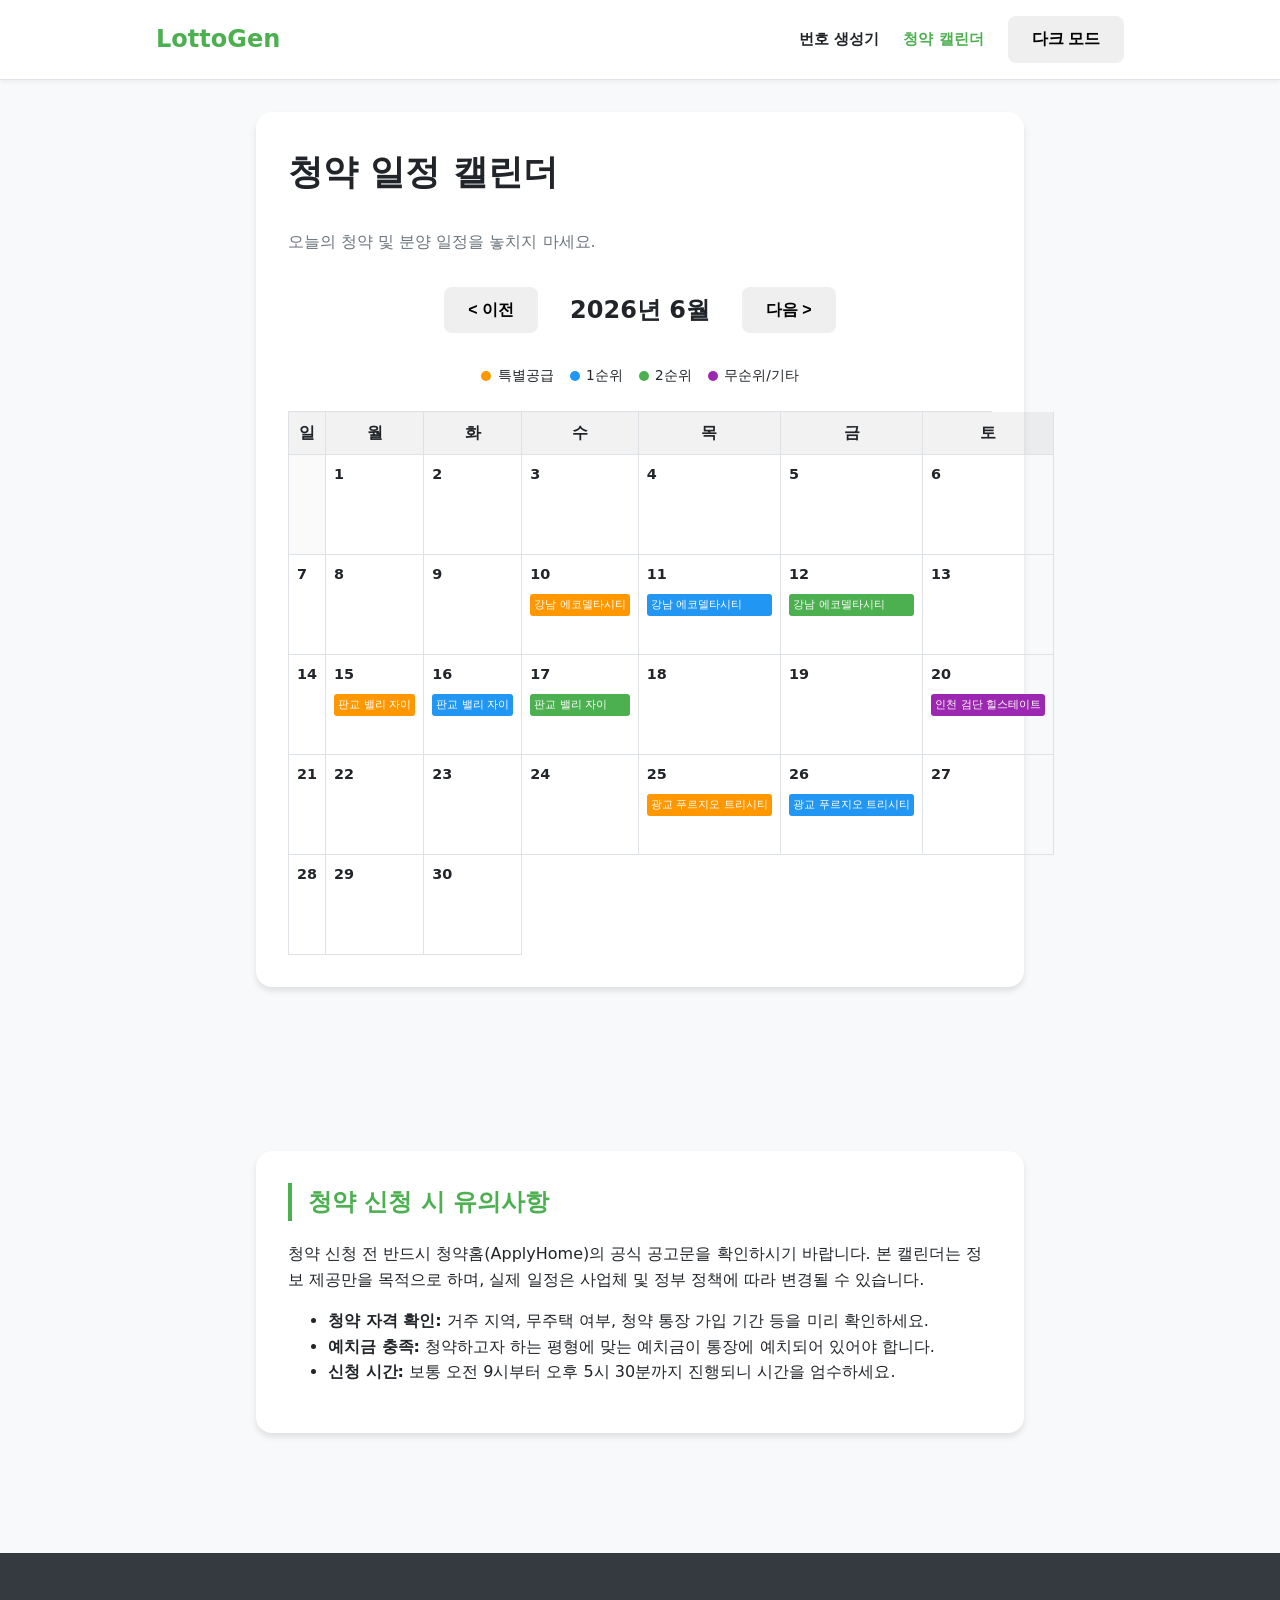
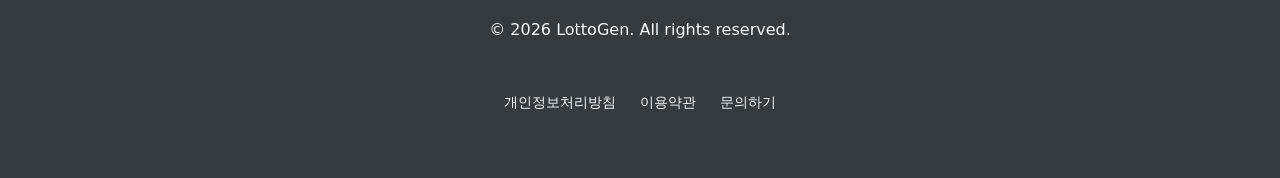
==== calendar.html @ b1a1d06e "feat: add Subscription Calendar feature inspired by ApplyHome" ====
<!DOCTYPE html>
<html lang="ko">
<head>
    <meta charset="UTF-8">
    <meta name="viewport" content="width=device-width, initial-scale=1.0">
    <title>청약 캘린더 - LottoGen</title>
    <meta name="description" content="전국 아파트 분양 및 청약 일정을 한눈에 확인하세요. 특별공급, 1순위, 2순위 일정을 색상별로 정리하여 제공합니다.">
    <link rel="stylesheet" href="style.css">
    <!-- Google AdSense -->
    <script async src="https://pagead2.googlesyndication.com/pagead/js/adsbygoogle.js?client=ca-pub-9348669799548936" crossorigin="anonymous"></script>
</head>
<body class="calendar-page">
    <header>
        <nav>
            <a href="index.html" class="logo">LottoGen</a>
            <div class="nav-links">
                <a href="index.html">번호 생성기</a>
                <a href="calendar.html" class="active">청약 캘린더</a>
                <button id="theme-toggle">다크 모드</button>
            </div>
        </nav>
    </header>

    <main class="container wide-container">
        <section class="calendar-section">
            <div class="section-header">
                <h1>청약 일정 캘린더</h1>
                <p class="subtitle">오늘의 청약 및 분양 일정을 놓치지 마세요.</p>
            </div>

            <!-- Calendar Controls -->
            <div class="calendar-controls">
                <button id="prev-month">&lt; 이전</button>
                <h2 id="current-month-year">2026년 6월</h2>
                <button id="next-month">다음 &gt;</button>
            </div>

            <!-- Legend -->
            <div class="calendar-legend">
                <span class="legend-item"><span class="dot special"></span>특별공급</span>
                <span class="legend-item"><span class="dot priority-1"></span>1순위</span>
                <span class="legend-item"><span class="dot priority-2"></span>2순위</span>
                <span class="legend-item"><span class="dot unranked"></span>무순위/기타</span>
            </div>

            <!-- Calendar Grid -->
            <div id="calendar-grid" class="calendar-grid">
                <!-- JS에서 생성됨 -->
            </div>
        </section>

        <div class="ad-container">
            <ins class="adsbygoogle"
                 style="display:block"
                 data-ad-client="ca-pub-9348669799548936"
                 data-ad-slot="XXXXXXXXXX"
                 data-ad-format="auto"
                 data-full-width-responsive="true"></ins>
            <script>
                 (adsbygoogle = window.adsbygoogle || []).push({});
            </script>
        </div>

        <article class="content-section">
            <h2>청약 신청 시 유의사항</h2>
            <p>청약 신청 전 반드시 청약홈(ApplyHome)의 공식 공고문을 확인하시기 바랍니다. 본 캘린더는 정보 제공만을 목적으로 하며, 실제 일정은 사업체 및 정부 정책에 따라 변경될 수 있습니다.</p>
            <ul>
                <li><strong>청약 자격 확인:</strong> 거주 지역, 무주택 여부, 청약 통장 가입 기간 등을 미리 확인하세요.</li>
                <li><strong>예치금 충족:</strong> 청약하고자 하는 평형에 맞는 예치금이 통장에 예치되어 있어야 합니다.</li>
                <li><strong>신청 시간:</strong> 보통 오전 9시부터 오후 5시 30분까지 진행되니 시간을 엄수하세요.</li>
            </ul>
        </article>
    </main>

    <footer class="site-footer">
        <div class="footer-content">
            <p>&copy; 2026 LottoGen. All rights reserved.</p>
            <nav class="footer-links">
                <a href="privacy.html">개인정보처리방침</a>
                <a href="terms.html">이용약관</a>
                <a href="contact.html">문의하기</a>
            </nav>
        </div>
    </footer>

    <script src="calendar-data.js"></script>
    <script src="calendar.js"></script>
    <script src="theme.js"></script>
</body>
</html>
---- style.css ----
:root {
    --bg-color: #f8f9fa;
    --text-color: #212529;
    --primary-color: #4CAF50;
    --secondary-color: #6c757d;
    --container-bg: #ffffff;
    --border-color: #dee2e6;
    --shadow: 0 4px 6px rgba(0,0,0,0.1);
    --header-bg: #ffffff;
    --footer-bg: #343a40;
    --footer-text: #f8f9fa;
}

[data-theme="dark"] {
    --bg-color: #121212;
    --text-color: #e9ecef;
    --primary-color: #66bb6a;
    --secondary-color: #adb5bd;
    --container-bg: #1e1e1e;
    --border-color: #343a40;
    --shadow: 0 4px 10px rgba(0,0,0,0.3);
    --header-bg: #1e1e1e;
}

* {
    box-sizing: border-box;
    transition: background-color 0.3s, color 0.3s;
}

body {
    background-color: var(--bg-color);
    color: var(--text-color);
    font-family: 'Pretendard', -apple-system, BlinkMacSystemFont, system-ui, Roboto, sans-serif;
    line-height: 1.6;
    margin: 0;
    display: flex;
    flex-direction: column;
    min-height: 100vh;
}

/* Header & Nav */
header {
    background-color: var(--header-bg);
    border-bottom: 1px solid var(--border-color);
    position: sticky;
    top: 0;
    z-index: 100;
    box-shadow: 0 2px 4px rgba(0,0,0,0.05);
}

nav {
    max-width: 1000px;
    margin: 0 auto;
    padding: 1rem;
    display: flex;
    justify-content: space-between;
    align-items: center;
}

.logo {
    font-size: 1.5rem;
    font-weight: 800;
    color: var(--primary-color);
    text-decoration: none;
}

.nav-links {
    display: flex;
    align-items: center;
    gap: 1.5rem;
}

.nav-links a {
    text-decoration: none;
    color: var(--text-color);
    font-weight: 600;
    font-size: 0.95rem;
}

.nav-links a.active {
    color: var(--primary-color);
}

/* Calendar Specific Styles */
.wide-container {
    max-width: 1000px;
}

.calendar-section {
    background-color: var(--container-bg);
    padding: 2rem;
    border-radius: 1rem;
    box-shadow: var(--shadow);
    margin-bottom: 2rem;
}

.calendar-controls {
    display: flex;
    justify-content: center;
    align-items: center;
    gap: 2rem;
    margin: 2rem 0;
}

.calendar-controls h2 { margin: 0; font-size: 1.5rem; }

.calendar-legend {
    display: flex;
    justify-content: center;
    flex-wrap: wrap;
    gap: 1rem;
    margin-bottom: 1.5rem;
    font-size: 0.85rem;
}

.legend-item { display: flex; align-items: center; gap: 0.4rem; }
.dot { width: 10px; height: 10px; border-radius: 50%; display: inline-block; }
.dot.special { background-color: #ff9800; }
.dot.priority-1 { background-color: #2196f3; }
.dot.priority-2 { background-color: #4caf50; }
.dot.unranked { background-color: #9c27b0; }

.calendar-grid {
    display: grid;
    grid-template-columns: repeat(7, 1fr);
    border-top: 1px solid var(--border-color);
    border-left: 1px solid var(--border-color);
}

.calendar-day-header {
    background-color: rgba(0,0,0,0.05);
    padding: 0.5rem;
    text-align: center;
    font-weight: bold;
    border-right: 1px solid var(--border-color);
    border-bottom: 1px solid var(--border-color);
}

.calendar-day {
    min-height: 100px;
    padding: 0.5rem;
    border-right: 1px solid var(--border-color);
    border-bottom: 1px solid var(--border-color);
    position: relative;
}

.calendar-day.empty { background-color: rgba(0,0,0,0.02); }

.day-number {
    font-weight: bold;
    font-size: 0.9rem;
    display: block;
    margin-bottom: 0.5rem;
}

.event-tag {
    font-size: 0.7rem;
    padding: 2px 4px;
    border-radius: 3px;
    color: white;
    margin-bottom: 2px;
    white-space: nowrap;
    overflow: hidden;
    text-overflow: ellipsis;
}

.event-tag.special { background-color: #ff9800; }
.event-tag.priority-1 { background-color: #2196f3; }
.event-tag.priority-2 { background-color: #4caf50; }
.event-tag.unranked { background-color: #9c27b0; }

@media (max-width: 768px) {
    .calendar-grid { font-size: 0.8rem; }
    .calendar-day { min-height: 70px; padding: 0.2rem; }
    .event-tag { font-size: 0.6rem; }
    .nav-links { gap: 0.8rem; }
}

/* Container */
.container {
    max-width: 800px;
    margin: 2rem auto;
    padding: 0 1rem;
    flex: 1;
}

/* Generator Section */
.generator-section {
    background-color: var(--container-bg);
    padding: 2.5rem;
    border-radius: 1rem;
    box-shadow: var(--shadow);
    text-align: center;
    margin-bottom: 2rem;
}

h1 { font-size: 2.2rem; margin-top: 0; }
.subtitle { color: var(--secondary-color); margin-bottom: 2rem; }

.controls {
    margin-bottom: 1.5rem;
    display: flex;
    justify-content: center;
    align-items: center;
    gap: 1rem;
}

select {
    padding: 0.5rem;
    border-radius: 0.5rem;
    border: 1px solid var(--border-color);
    background: var(--container-bg);
    color: var(--text-color);
}

.numbers-display {
    display: flex;
    flex-direction: column;
    gap: 1rem;
    margin: 2rem 0;
}

.number-set {
    display: flex;
    justify-content: center;
    gap: 0.5rem;
    padding: 0.5rem;
    background: rgba(0,0,0,0.02);
    border-radius: 0.5rem;
}

.number {
    width: 40px;
    height: 40px;
    border-radius: 50%;
    display: flex;
    justify-content: center;
    align-items: center;
    font-weight: bold;
    color: white;
    font-size: 1rem;
    box-shadow: 0 2px 4px rgba(0,0,0,0.2);
}

.action-buttons {
    display: flex;
    justify-content: center;
    gap: 1rem;
}

button {
    padding: 0.8rem 1.5rem;
    border: none;
    border-radius: 0.5rem;
    cursor: pointer;
    font-weight: bold;
    font-size: 1rem;
}

#generate-btn {
    background-color: var(--primary-color);
    color: white;
}

.secondary-btn {
    background-color: var(--secondary-color);
    color: white;
}

button:hover {
    opacity: 0.9;
    transform: translateY(-1px);
}

/* Content Sections */
.content-section {
    background-color: var(--container-bg);
    padding: 2rem;
    border-radius: 1rem;
    box-shadow: var(--shadow);
    margin-bottom: 1.5rem;
}

.content-section h2 {
    color: var(--primary-color);
    border-left: 4px solid var(--primary-color);
    padding-left: 1rem;
    margin-top: 0;
}

.faq-item {
    margin-bottom: 1.5rem;
}

.faq-item h3 {
    font-size: 1.1rem;
    margin-bottom: 0.5rem;
}

/* Ad Container */
.ad-container {
    margin: 2rem 0;
    text-align: center;
    min-height: 100px;
}

/* Footer */
.site-footer {
    background-color: var(--footer-bg);
    color: var(--footer-text);
    padding: 3rem 1rem;
    margin-top: 4rem;
}

.footer-content {
    max-width: 1000px;
    margin: 0 auto;
    display: flex;
    flex-direction: column;
    align-items: center;
    gap: 1rem;
}

.footer-links {
    display: flex;
    gap: 1.5rem;
}

.footer-links a {
    color: var(--footer-text);
    text-decoration: none;
    font-size: 0.9rem;
}

.footer-links a:hover {
    text-decoration: underline;
}

/* Static Pages */
.static-page h1 { text-align: center; margin-bottom: 3rem; }
.back-link {
    display: block;
    text-align: center;
    margin-top: 2rem;
    color: var(--primary-color);
    text-decoration: none;
    font-weight: bold;
}

@media (max-width: 600px) {
    .number { width: 35px; height: 35px; font-size: 0.9rem; }
    .generator-section { padding: 1.5rem; }
    .footer-links { flex-direction: column; align-items: center; gap: 0.5rem; }
}
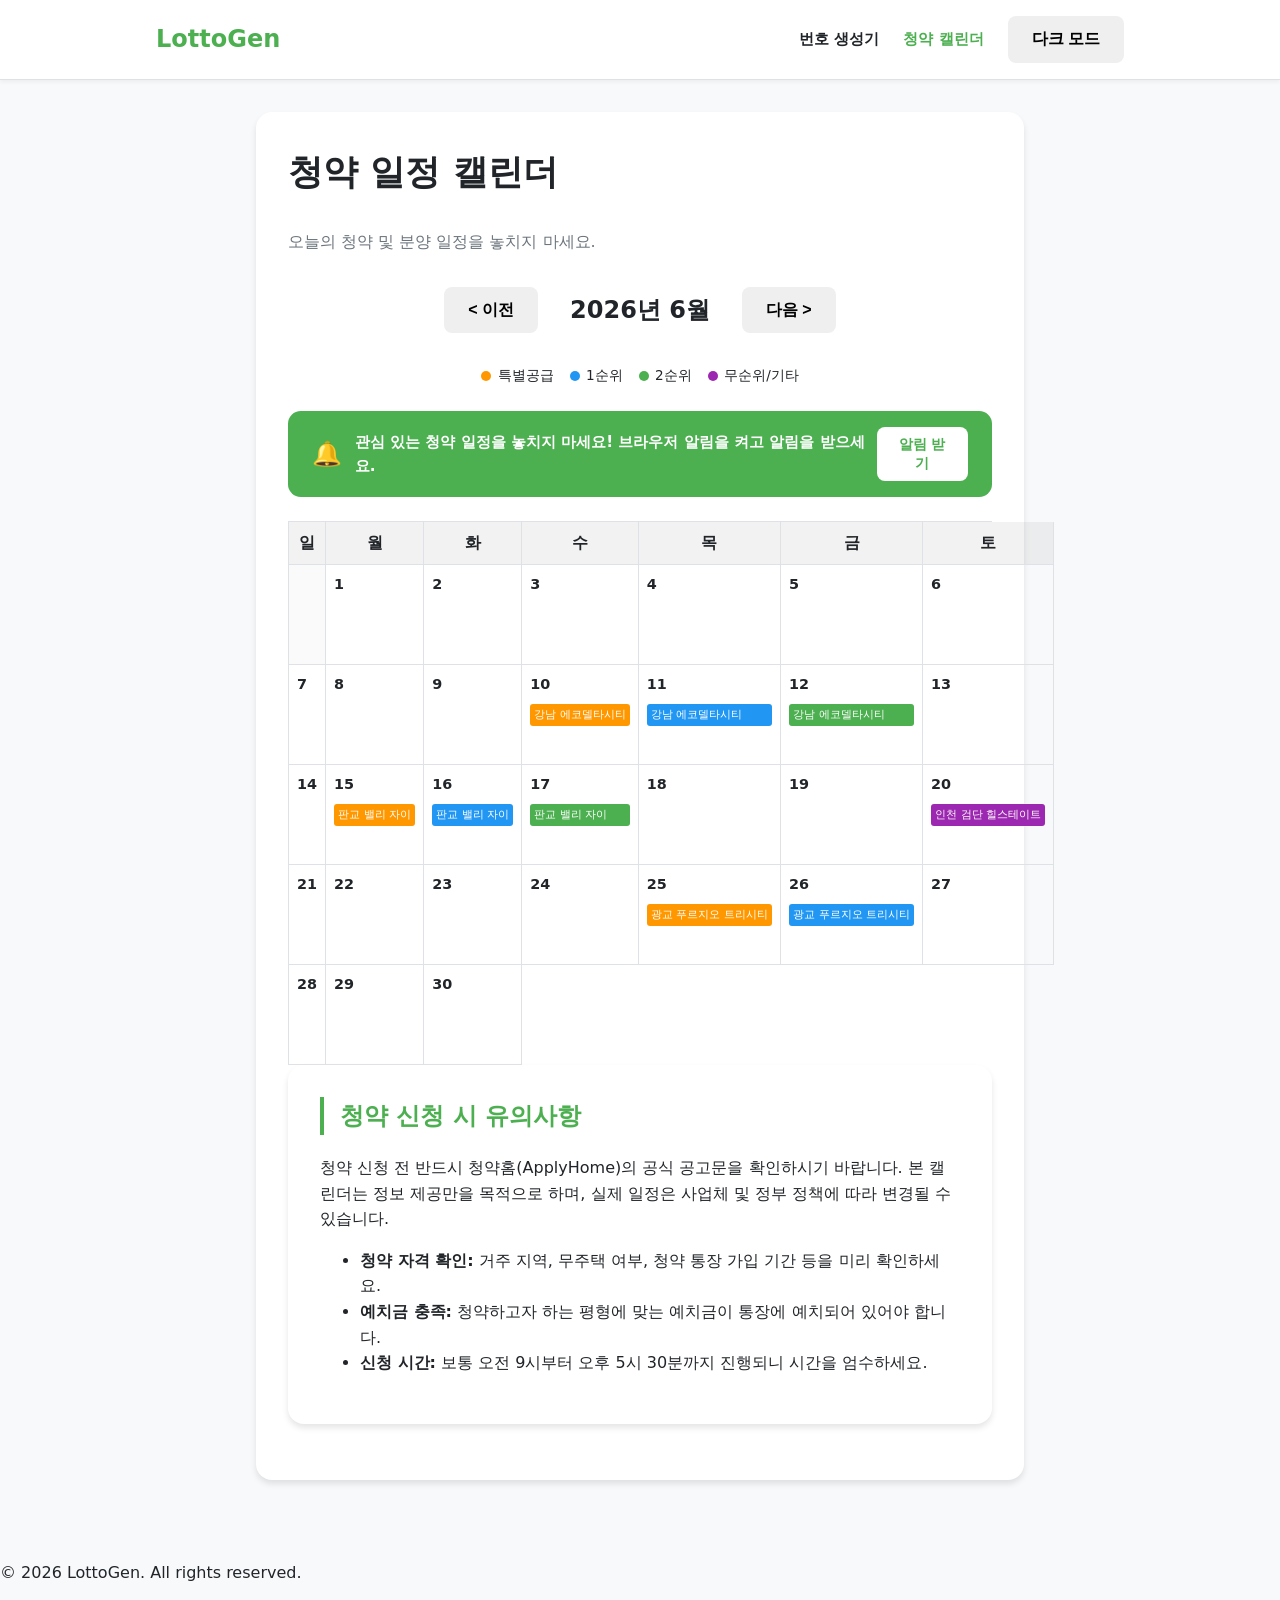
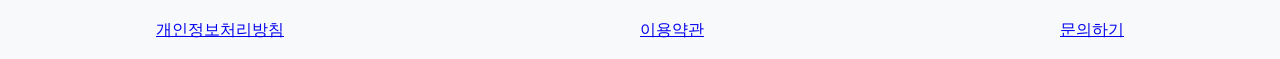
==== commit 2edfeebb: "feat: add Subscription Alarmer with browser notifications and email form" ====
--- a/calendar.html
+++ b/calendar.html
@@ -34,22 +34,51 @@
                 <h2 id="current-month-year">2026년 6월</h2>
                 <button id="next-month">다음 &gt;</button>
             </div>
+<!-- Legend -->
+<div class="calendar-legend">
+    <span class="legend-item"><span class="dot special"></span>특별공급</span>
+    <span class="legend-item"><span class="dot priority-1"></span>1순위</span>
+    <span class="legend-item"><span class="dot priority-2"></span>2순위</span>
+    <span class="legend-item"><span class="dot unranked"></span>무순위/기타</span>
+</div>
 
-            <!-- Legend -->
-            <div class="calendar-legend">
-                <span class="legend-item"><span class="dot special"></span>특별공급</span>
-                <span class="legend-item"><span class="dot priority-1"></span>1순위</span>
-                <span class="legend-item"><span class="dot priority-2"></span>2순위</span>
-                <span class="legend-item"><span class="dot unranked"></span>무순위/기타</span>
-            </div>
+<!-- Notification Prompt -->
+<div id="notif-prompt" class="notif-banner">
+    <div class="notif-content">
+        <span class="notif-icon">🔔</span>
+        <p>관심 있는 청약 일정을 놓치지 마세요! 브라우저 알림을 켜고 알림을 받으세요.</p>
+    </div>
+    <button id="enable-notif-btn">알림 받기</button>
+</div>
 
-            <!-- Calendar Grid -->
-            <div id="calendar-grid" class="calendar-grid">
-                <!-- JS에서 생성됨 -->
-            </div>
-        </section>
+<!-- Calendar Grid -->
+<div id="calendar-grid" class="calendar-grid">
+...
+<div class="ad-container">
+...
+</div>
 
-        <div class="ad-container">
+<section class="content-section alarmer-section">
+<h2>청약 알리미 신청</h2>
+<p>관심 지역의 신규 분양 소식을 이메일로 가장 먼저 받아보세요.</p>
+<form id="alarmer-form" class="alarmer-form">
+    <div class="form-group">
+        <label>관심 지역 선택</label>
+        <div class="checkbox-group">
+            <label><input type="checkbox" name="region" value="seoul"> 서울</label>
+            <label><input type="checkbox" name="region" value="gyeonggi"> 경기/인천</label>
+            <label><input type="checkbox" name="region" value="others"> 기타 지역</label>
+        </div>
+    </div>
+    <div class="form-inline">
+        <input type="email" id="user-email" placeholder="이메일 주소를 입력하세요" required>
+        <button type="submit" class="primary-btn">신청하기</button>
+    </div>
+    <p class="form-help">계속하시려면 <a href="privacy.html">개인정보처리방침</a>에 동의하는 것으로 간주됩니다.</p>
+</form>
+</section>
+
+<article class="content-section">
             <ins class="adsbygoogle"
                  style="display:block"
                  data-ad-client="ca-pub-9348669799548936"
--- a/style.css
+++ b/style.css
@@ -305,50 +305,104 @@
 }
 
 /* Footer */
-.site-footer {
-    background-color: var(--footer-bg);
-    color: var(--footer-text);
-    padding: 3rem 1rem;
-    margin-top: 4rem;
-}
-
-.footer-content {
-    max-width: 1000px;
-    margin: 0 auto;
-    display: flex;
-    flex-direction: column;
-    align-items: center;
+/* Notification Banner */
+.notif-banner {
+    background-color: var(--primary-color);
+    color: white;
+    padding: 1rem 1.5rem;
+    border-radius: 0.8rem;
+    display: flex;
+    justify-content: space-between;
+    align-items: center;
+    margin-bottom: 1.5rem;
+    animation: slideDown 0.5s ease-out;
+}
+
+.notif-content { display: flex; align-items: center; gap: 0.8rem; }
+.notif-icon { font-size: 1.5rem; }
+.notif-banner p { margin: 0; font-weight: 600; font-size: 0.95rem; }
+
+#enable-notif-btn {
+    background-color: white;
+    color: var(--primary-color);
+    padding: 0.5rem 1rem;
+    font-size: 0.9rem;
+    border-radius: 0.5rem;
+}
+
+/* Alarmer Form */
+.alarmer-section {
+    text-align: center;
+}
+
+.alarmer-form {
+    max-width: 500px;
+    margin: 2rem auto 0;
+    text-align: left;
+}
+
+.form-group { margin-bottom: 1.5rem; }
+.form-group label { display: block; margin-bottom: 0.5rem; font-weight: bold; }
+
+.checkbox-group {
+    display: flex;
     gap: 1rem;
-}
-
-.footer-links {
-    display: flex;
-    gap: 1.5rem;
-}
-
-.footer-links a {
-    color: var(--footer-text);
-    text-decoration: none;
-    font-size: 0.9rem;
-}
-
-.footer-links a:hover {
-    text-decoration: underline;
-}
-
-/* Static Pages */
-.static-page h1 { text-align: center; margin-bottom: 3rem; }
-.back-link {
-    display: block;
+    flex-wrap: wrap;
+}
+
+.checkbox-group label {
+    font-weight: normal;
+    background: var(--bg-color);
+    padding: 0.4rem 0.8rem;
+    border-radius: 20px;
+    border: 1px solid var(--border-color);
+    cursor: pointer;
+}
+
+.form-inline {
+    display: flex;
+    gap: 0.5rem;
+}
+
+.form-inline input {
+    flex: 1;
+    padding: 0.8rem;
+    border-radius: 0.5rem;
+    border: 1px solid var(--border-color);
+    background: var(--container-bg);
+    color: var(--text-color);
+}
+
+.form-help {
+    font-size: 0.8rem;
+    color: var(--secondary-color);
+    margin-top: 1rem;
     text-align: center;
-    margin-top: 2rem;
-    color: var(--primary-color);
-    text-decoration: none;
-    font-weight: bold;
+}
+
+/* Event Tag Update */
+.event-tag {
+    cursor: pointer;
+    display: flex;
+    justify-content: space-between;
+    align-items: center;
+}
+
+.event-tag:hover {
+    filter: brightness(1.1);
+}
+
+.remind-me {
+    margin-left: 4px;
+    opacity: 0.7;
+}
+
+@keyframes slideDown {
+    from { transform: translateY(-20px); opacity: 0; }
+    to { transform: translateY(0); opacity: 1; }
 }
 
 @media (max-width: 600px) {
-    .number { width: 35px; height: 35px; font-size: 0.9rem; }
-    .generator-section { padding: 1.5rem; }
-    .footer-links { flex-direction: column; align-items: center; gap: 0.5rem; }
+    .notif-banner { flex-direction: column; gap: 1rem; text-align: center; }
+    .form-inline { flex-direction: column; }
 }
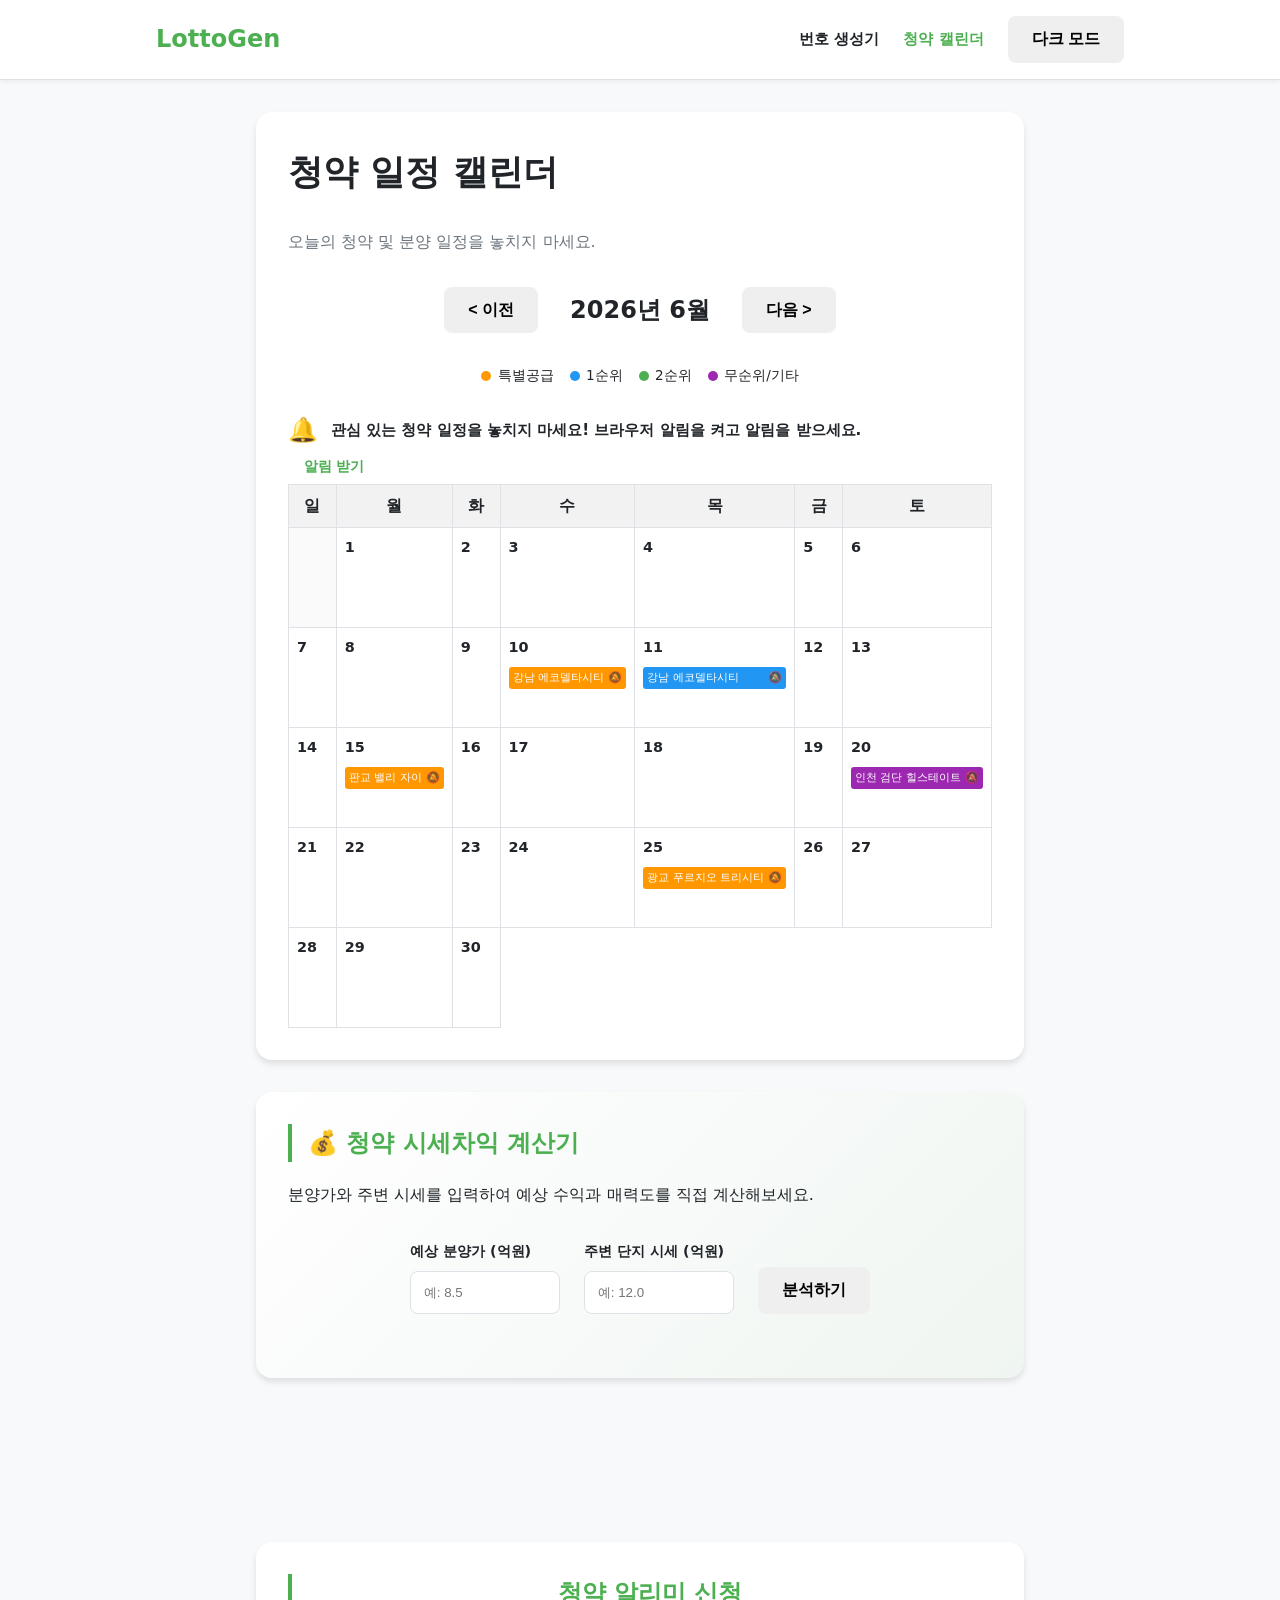
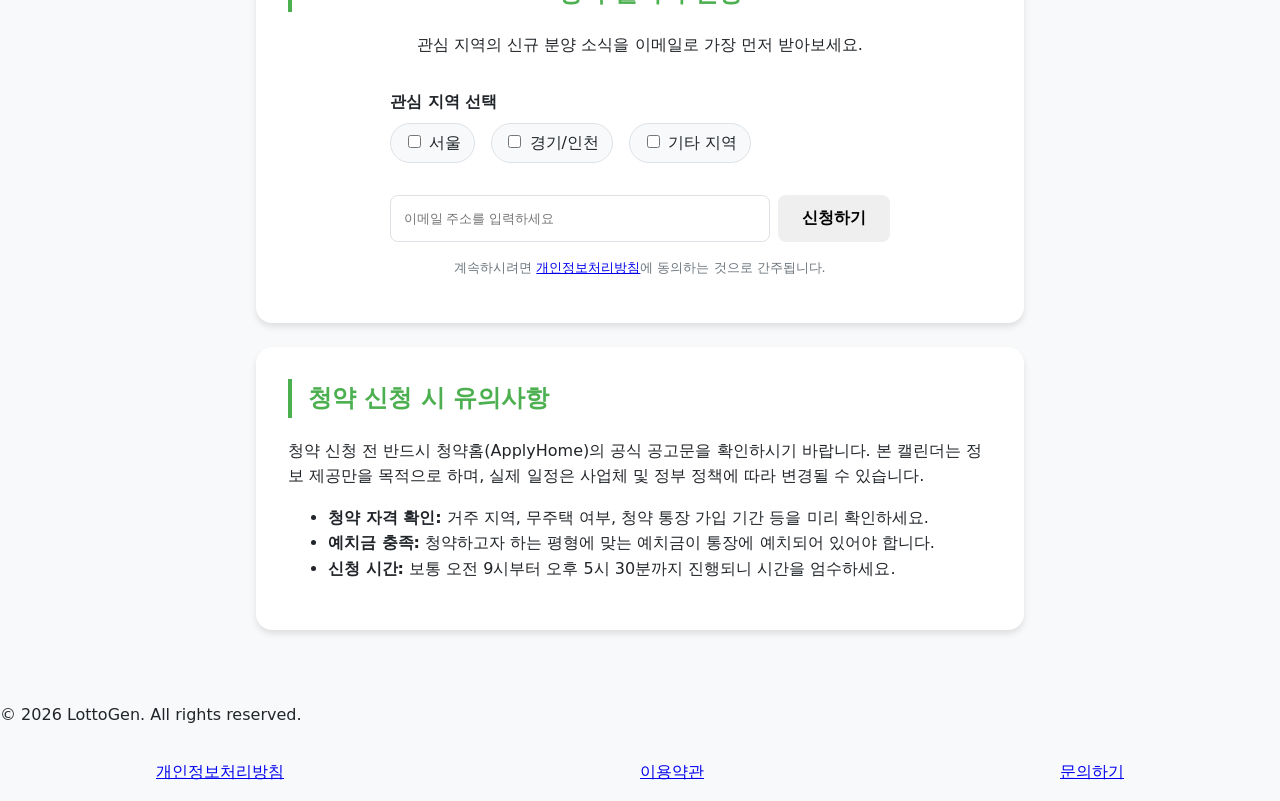
==== commit 5da453df: "feat: complete UI for subscription analysis and profit calculator" ====
--- a/calendar.html
+++ b/calendar.html
@@ -34,51 +34,80 @@
                 <h2 id="current-month-year">2026년 6월</h2>
                 <button id="next-month">다음 &gt;</button>
             </div>
-<!-- Legend -->
-<div class="calendar-legend">
-    <span class="legend-item"><span class="dot special"></span>특별공급</span>
-    <span class="legend-item"><span class="dot priority-1"></span>1순위</span>
-    <span class="legend-item"><span class="dot priority-2"></span>2순위</span>
-    <span class="legend-item"><span class="dot unranked"></span>무순위/기타</span>
-</div>
 
-<!-- Notification Prompt -->
-<div id="notif-prompt" class="notif-banner">
-    <div class="notif-content">
-        <span class="notif-icon">🔔</span>
-        <p>관심 있는 청약 일정을 놓치지 마세요! 브라우저 알림을 켜고 알림을 받으세요.</p>
-    </div>
-    <button id="enable-notif-btn">알림 받기</button>
-</div>
+            <!-- Legend -->
+            <div class="calendar-legend">
+                <span class="legend-item"><span class="dot special"></span>특별공급</span>
+                <span class="legend-item"><span class="dot priority-1"></span>1순위</span>
+                <span class="legend-item"><span class="dot priority-2"></span>2순위</span>
+                <span class="legend-item"><span class="dot unranked"></span>무순위/기타</span>
+            </div>
 
-<!-- Calendar Grid -->
-<div id="calendar-grid" class="calendar-grid">
-...
-<div class="ad-container">
-...
-</div>
+            <!-- Notification Prompt -->
+            <div id="notif-prompt" class="notif-banner">
+                <div class="notif-content">
+                    <span class="notif-icon">🔔</span>
+                    <p>관심 있는 청약 일정을 놓치지 마세요! 브라우저 알림을 켜고 알림을 받으세요.</p>
+                </div>
+                <button id="enable-notif-btn">알림 받기</button>
+            </div>
 
-<section class="content-section alarmer-section">
-<h2>청약 알리미 신청</h2>
-<p>관심 지역의 신규 분양 소식을 이메일로 가장 먼저 받아보세요.</p>
-<form id="alarmer-form" class="alarmer-form">
-    <div class="form-group">
-        <label>관심 지역 선택</label>
-        <div class="checkbox-group">
-            <label><input type="checkbox" name="region" value="seoul"> 서울</label>
-            <label><input type="checkbox" name="region" value="gyeonggi"> 경기/인천</label>
-            <label><input type="checkbox" name="region" value="others"> 기타 지역</label>
-        </div>
-    </div>
-    <div class="form-inline">
-        <input type="email" id="user-email" placeholder="이메일 주소를 입력하세요" required>
-        <button type="submit" class="primary-btn">신청하기</button>
-    </div>
-    <p class="form-help">계속하시려면 <a href="privacy.html">개인정보처리방침</a>에 동의하는 것으로 간주됩니다.</p>
-</form>
-</section>
+            <!-- Calendar Grid -->
+            <div id="calendar-grid" class="calendar-grid">
+                <!-- JS에서 생성됨 -->
+            </div>
 
-<article class="content-section">
+            <!-- Analysis Detail Card -->
+            <div id="analysis-card" class="analysis-card" style="display: none;">
+                <div class="analysis-header">
+                    <h3 id="analysis-title">단지 이름</h3>
+                    <span id="analysis-score" class="score-badge">S</span>
+                </div>
+                <div class="analysis-body">
+                    <div class="analysis-stat">
+                        <span class="label">예상 분양가</span>
+                        <span id="analysis-price" class="value">0억</span>
+                    </div>
+                    <div class="analysis-stat">
+                        <span class="label">주변 시세</span>
+                        <span id="analysis-market" class="value">0억</span>
+                    </div>
+                    <div class="analysis-stat profit">
+                        <span class="label">예상 시세차익</span>
+                        <span id="analysis-profit" class="value highlight">0억</span>
+                    </div>
+                    <p id="analysis-text" class="analysis-text">단지 상세 분석 내용이 여기에 표시됩니다.</p>
+                </div>
+            </div>
+        </section>
+
+        <!-- Profit Calculator Section -->
+        <section class="content-section calculator-section">
+            <h2>💰 청약 시세차익 계산기</h2>
+            <p>분양가와 주변 시세를 입력하여 예상 수익과 매력도를 직접 계산해보세요.</p>
+            <div class="calc-container">
+                <div class="input-group">
+                    <label>예상 분양가 (억원)</label>
+                    <input type="number" id="calc-price" step="0.1" placeholder="예: 8.5">
+                </div>
+                <div class="input-group">
+                    <label>주변 단지 시세 (억원)</label>
+                    <input type="number" id="calc-market" step="0.1" placeholder="예: 12.0">
+                </div>
+                <button id="calc-btn" class="primary-btn">분석하기</button>
+            </div>
+            <div id="calc-result" class="calc-result" style="display: none;">
+                <div class="result-main">
+                    <h4>예상 수익: <span id="result-profit">0</span>억원</h4>
+                    <p>수익률: <span id="result-ratio">0</span>%</p>
+                </div>
+                <div class="result-grade">
+                    매력도 등급: <span id="result-grade-tag" class="grade-tag">우수</span>
+                </div>
+            </div>
+        </section>
+
+        <div class="ad-container">
             <ins class="adsbygoogle"
                  style="display:block"
                  data-ad-client="ca-pub-9348669799548936"
@@ -89,6 +118,26 @@
                  (adsbygoogle = window.adsbygoogle || []).push({});
             </script>
         </div>
+
+        <section class="content-section alarmer-section">
+            <h2>청약 알리미 신청</h2>
+            <p>관심 지역의 신규 분양 소식을 이메일로 가장 먼저 받아보세요.</p>
+            <form id="alarmer-form" class="alarmer-form">
+                <div class="form-group">
+                    <label>관심 지역 선택</label>
+                    <div class="checkbox-group">
+                        <label><input type="checkbox" name="region" value="seoul"> 서울</label>
+                        <label><input type="checkbox" name="region" value="gyeonggi"> 경기/인천</label>
+                        <label><input type="checkbox" name="region" value="others"> 기타 지역</label>
+                    </div>
+                </div>
+                <div class="form-inline">
+                    <input type="email" id="user-email" placeholder="이메일 주소를 입력하세요" required>
+                    <button type="submit" class="primary-btn">신청하기</button>
+                </div>
+                <p class="form-help">계속하시려면 <a href="privacy.html">개인정보처리방침</a>에 동의하는 것으로 간주됩니다.</p>
+            </form>
+        </section>
 
         <article class="content-section">
             <h2>청약 신청 시 유의사항</h2>
--- a/style.css
+++ b/style.css
@@ -305,17 +305,111 @@
 }
 
 /* Footer */
-/* Notification Banner */
-.notif-banner {
-    background-color: var(--primary-color);
+/* Analysis Card */
+.analysis-card {
+    margin-top: 2rem;
+    padding: 1.5rem;
+    background-color: var(--container-bg);
+    border: 2px solid var(--primary-color);
+    border-radius: 1rem;
+    box-shadow: var(--shadow);
+    animation: fadeIn 0.3s ease-in;
+}
+
+.analysis-header {
+    display: flex;
+    justify-content: space-between;
+    align-items: center;
+    margin-bottom: 1rem;
+    border-bottom: 1px solid var(--border-color);
+    padding-bottom: 0.5rem;
+}
+
+.analysis-header h3 { margin: 0; color: var(--text-color); }
+
+.score-badge {
+    background: var(--primary-color);
     color: white;
-    padding: 1rem 1.5rem;
+    padding: 0.2rem 0.8rem;
+    border-radius: 20px;
+    font-weight: bold;
+    font-size: 1.2rem;
+}
+
+.analysis-body {
+    display: grid;
+    grid-template-columns: repeat(auto-fit, minmax(150px, 1fr));
+    gap: 1rem;
+}
+
+.analysis-stat {
+    display: flex;
+    flex-direction: column;
+    gap: 0.2rem;
+}
+
+.analysis-stat .label { font-size: 0.85rem; color: var(--secondary-color); }
+.analysis-stat .value { font-weight: bold; font-size: 1.1rem; }
+.analysis-stat.profit .value.highlight { color: #e74c3c; font-size: 1.3rem; }
+
+.analysis-text {
+    grid-column: 1 / -1;
+    margin-top: 1rem;
+    padding-top: 1rem;
+    border-top: 1px dashed var(--border-color);
+    font-size: 0.95rem;
+}
+
+/* Calculator Section */
+.calculator-section {
+    background: linear-gradient(135deg, var(--container-bg) 0%, rgba(76, 175, 80, 0.05) 100%);
+}
+
+.calc-container {
+    display: flex;
+    flex-wrap: wrap;
+    gap: 1.5rem;
+    margin: 2rem 0;
+    justify-content: center;
+    align-items: flex-end;
+}
+
+.input-group { display: flex; flex-direction: column; gap: 0.5rem; }
+.input-group label { font-size: 0.9rem; font-weight: bold; }
+.input-group input {
+    padding: 0.8rem;
+    border-radius: 0.5rem;
+    border: 1px solid var(--border-color);
+    background: var(--container-bg);
+    color: var(--text-color);
+    width: 150px;
+}
+
+.calc-result {
+    margin-top: 2rem;
+    padding: 1.5rem;
+    background: var(--container-bg);
     border-radius: 0.8rem;
     display: flex;
-    justify-content: space-between;
-    align-items: center;
-    margin-bottom: 1.5rem;
-    animation: slideDown 0.5s ease-out;
+    justify-content: space-around;
+    align-items: center;
+    box-shadow: inset 0 2px 4px rgba(0,0,0,0.05);
+}
+
+.result-main h4 { margin: 0; font-size: 1.2rem; }
+.result-main p { margin: 0.5rem 0 0; color: var(--secondary-color); }
+
+.grade-tag {
+    padding: 0.3rem 1rem;
+    border-radius: 5px;
+    color: white;
+    font-weight: bold;
+    background-color: #f1c40f;
+}
+
+@keyframes fadeIn {
+    from { opacity: 0; transform: translateY(10px); }
+    to { opacity: 1; transform: translateY(0); }
 }
 
 .notif-content { display: flex; align-items: center; gap: 0.8rem; }
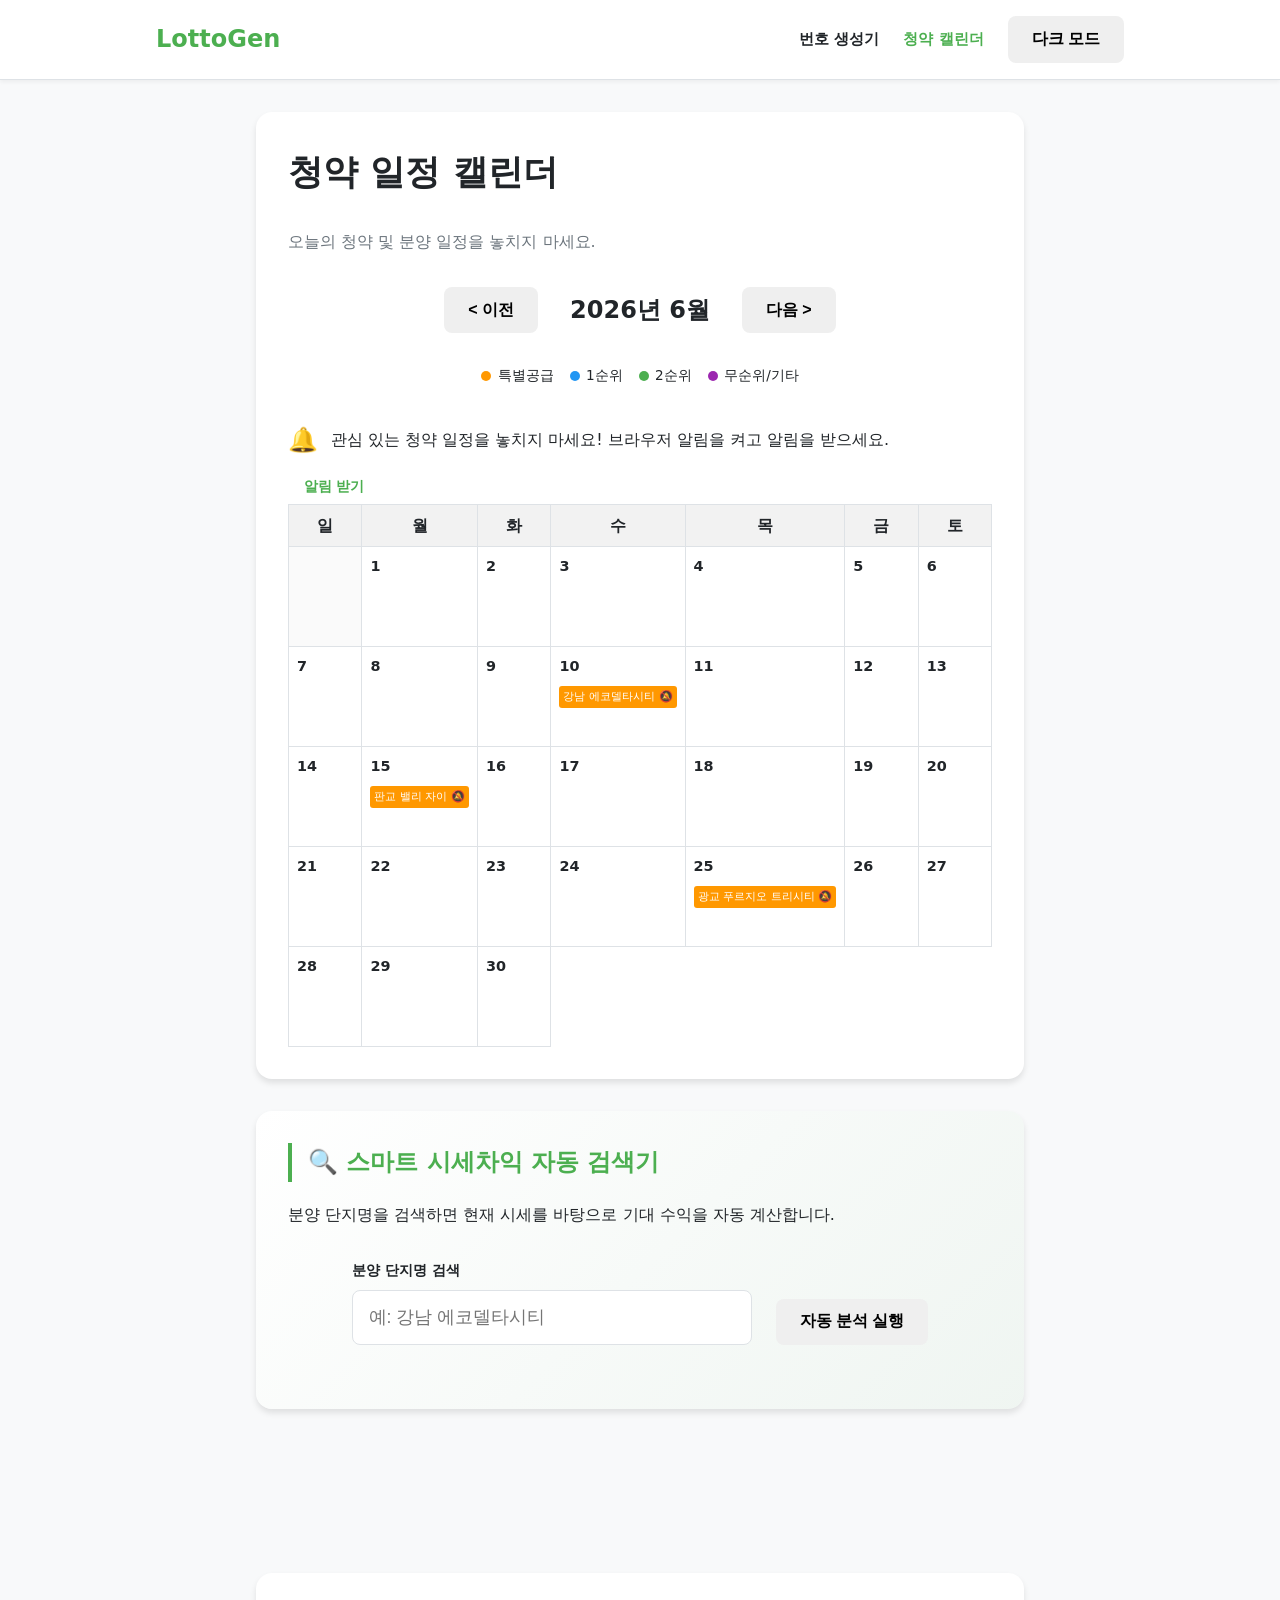
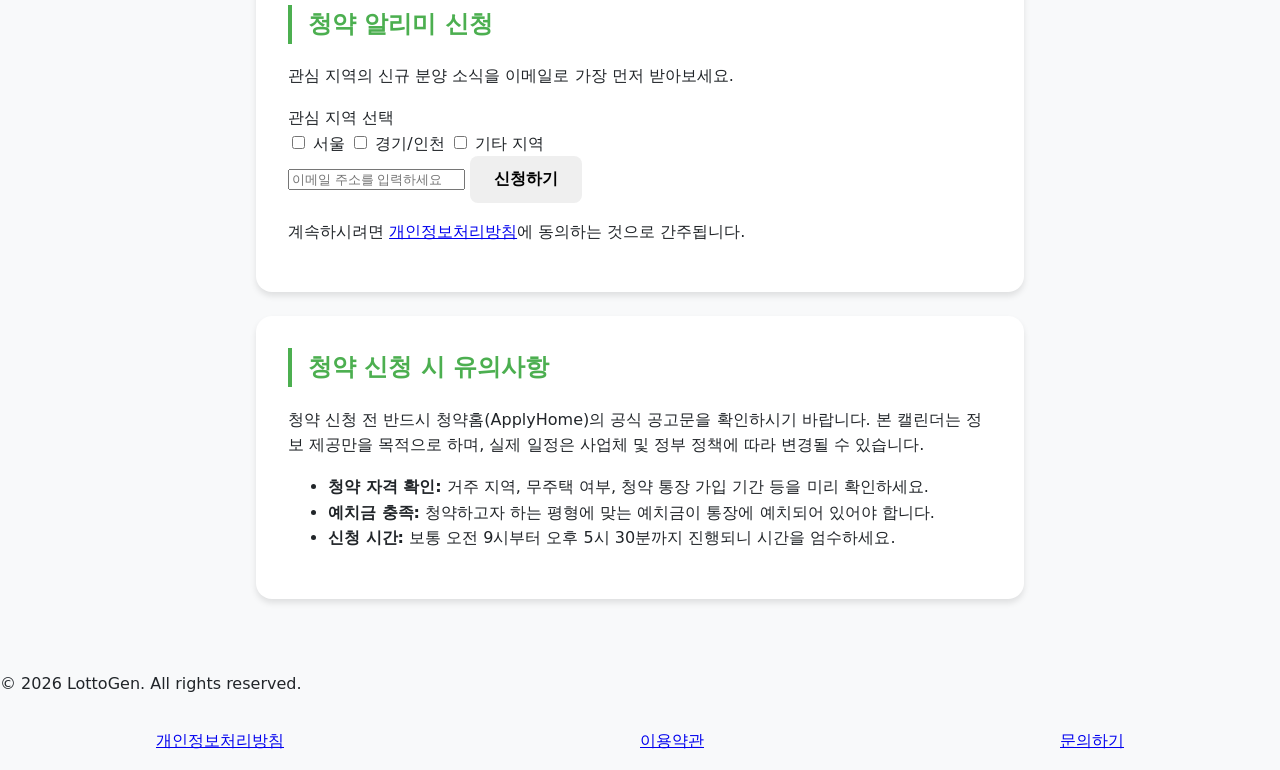
==== commit 5e6fe3dc: "feat: implement automatic price search calculator" ====
--- a/calendar.html
+++ b/calendar.html
@@ -83,26 +83,45 @@
 
         <!-- Profit Calculator Section -->
         <section class="content-section calculator-section">
-            <h2>💰 청약 시세차익 계산기</h2>
-            <p>분양가와 주변 시세를 입력하여 예상 수익과 매력도를 직접 계산해보세요.</p>
+            <h2>🔍 스마트 시세차익 자동 검색기</h2>
+            <p>분양 단지명을 검색하면 현재 시세를 바탕으로 기대 수익을 자동 계산합니다.</p>
             <div class="calc-container">
-                <div class="input-group">
-                    <label>예상 분양가 (억원)</label>
-                    <input type="number" id="calc-price" step="0.1" placeholder="예: 8.5">
+                <div class="input-group search-group">
+                    <label>분양 단지명 검색</label>
+                    <div class="search-input-wrapper">
+                        <input type="text" id="complex-search" list="complex-list" placeholder="예: 강남 에코델타시티">
+                        <datalist id="complex-list">
+                            <!-- JS에서 데이터베이스 기반으로 채워짐 -->
+                        </datalist>
+                    </div>
                 </div>
-                <div class="input-group">
-                    <label>주변 단지 시세 (억원)</label>
-                    <input type="number" id="calc-market" step="0.1" placeholder="예: 12.0">
+                <button id="search-calc-btn" class="primary-btn">자동 분석 실행</button>
+            </div>
+            
+            <div id="calc-loader" class="loader" style="display: none;">데이터 분석 중...</div>
+
+            <div id="calc-result" class="calc-result" style="display: none;">
+                <div class="result-info">
+                    <h3 id="res-name">단지명</h3>
+                    <p id="res-region">지역 정보</p>
                 </div>
-                <button id="calc-btn" class="primary-btn">분석하기</button>
-            </div>
-            <div id="calc-result" class="calc-result" style="display: none;">
-                <div class="result-main">
-                    <h4>예상 수익: <span id="result-profit">0</span>억원</h4>
-                    <p>수익률: <span id="result-ratio">0</span>%</p>
+                <div class="result-stats">
+                    <div class="stat">
+                        <span>예상 분양가</span>
+                        <strong id="res-price">0억</strong>
+                    </div>
+                    <div class="stat">
+                        <span>주변 시세</span>
+                        <strong id="res-market">0억</strong>
+                    </div>
+                    <div class="stat highlight">
+                        <span>예상 수익</span>
+                        <strong id="res-profit">0억</strong>
+                    </div>
                 </div>
-                <div class="result-grade">
-                    매력도 등급: <span id="result-grade-tag" class="grade-tag">우수</span>
+                <div class="result-footer">
+                    <span id="res-grade" class="grade-tag">등급</span>
+                    <a id="naver-link" href="#" target="_blank" class="external-link">네이버 부동산에서 확인 ↗</a>
                 </div>
             </div>
         </section>
--- a/style.css
+++ b/style.css
@@ -384,34 +384,58 @@
     color: var(--text-color);
     width: 150px;
 }
+/* Calculator Search */
+.search-group { width: 100%; max-width: 400px; }
+.search-input-wrapper { position: relative; width: 100%; }
+#complex-search { width: 100% !important; padding: 1rem !important; font-size: 1.1rem !important; }
+
+.loader {
+    text-align: center;
+    padding: 2rem;
+    font-weight: bold;
+    color: var(--primary-color);
+}
 
 .calc-result {
-    margin-top: 2rem;
-    padding: 1.5rem;
-    background: var(--container-bg);
-    border-radius: 0.8rem;
+    flex-direction: column;
+    align-items: stretch;
+    gap: 1.5rem;
+}
+
+.result-info { border-bottom: 1px solid var(--border-color); padding-bottom: 1rem; }
+.result-info h3 { margin: 0; font-size: 1.4rem; }
+.result-info p { margin: 0.3rem 0 0; color: var(--secondary-color); }
+
+.result-stats {
     display: flex;
     justify-content: space-around;
-    align-items: center;
-    box-shadow: inset 0 2px 4px rgba(0,0,0,0.05);
-}
-
-.result-main h4 { margin: 0; font-size: 1.2rem; }
-.result-main p { margin: 0.5rem 0 0; color: var(--secondary-color); }
-
-.grade-tag {
-    padding: 0.3rem 1rem;
-    border-radius: 5px;
-    color: white;
-    font-weight: bold;
-    background-color: #f1c40f;
-}
-
-@keyframes fadeIn {
-    from { opacity: 0; transform: translateY(10px); }
-    to { opacity: 1; transform: translateY(0); }
-}
-
+    gap: 1rem;
+    text-align: center;
+}
+
+.result-stats .stat { display: flex; flex-direction: column; gap: 0.5rem; }
+.result-stats .stat span { font-size: 0.85rem; color: var(--secondary-color); }
+.result-stats .stat strong { font-size: 1.3rem; }
+.result-stats .stat.highlight strong { color: #e74c3c; font-size: 1.6rem; }
+
+.result-footer {
+    display: flex;
+    justify-content: space-between;
+    align-items: center;
+    padding-top: 1rem;
+    border-top: 1px dashed var(--border-color);
+}
+
+.external-link {
+    color: var(--primary-color);
+    text-decoration: none;
+    font-size: 0.9rem;
+    font-weight: bold;
+}
+
+.external-link:hover { text-decoration: underline; }
+
+.notif-banner {
 .notif-content { display: flex; align-items: center; gap: 0.8rem; }
 .notif-icon { font-size: 1.5rem; }
 .notif-banner p { margin: 0; font-weight: 600; font-size: 0.95rem; }
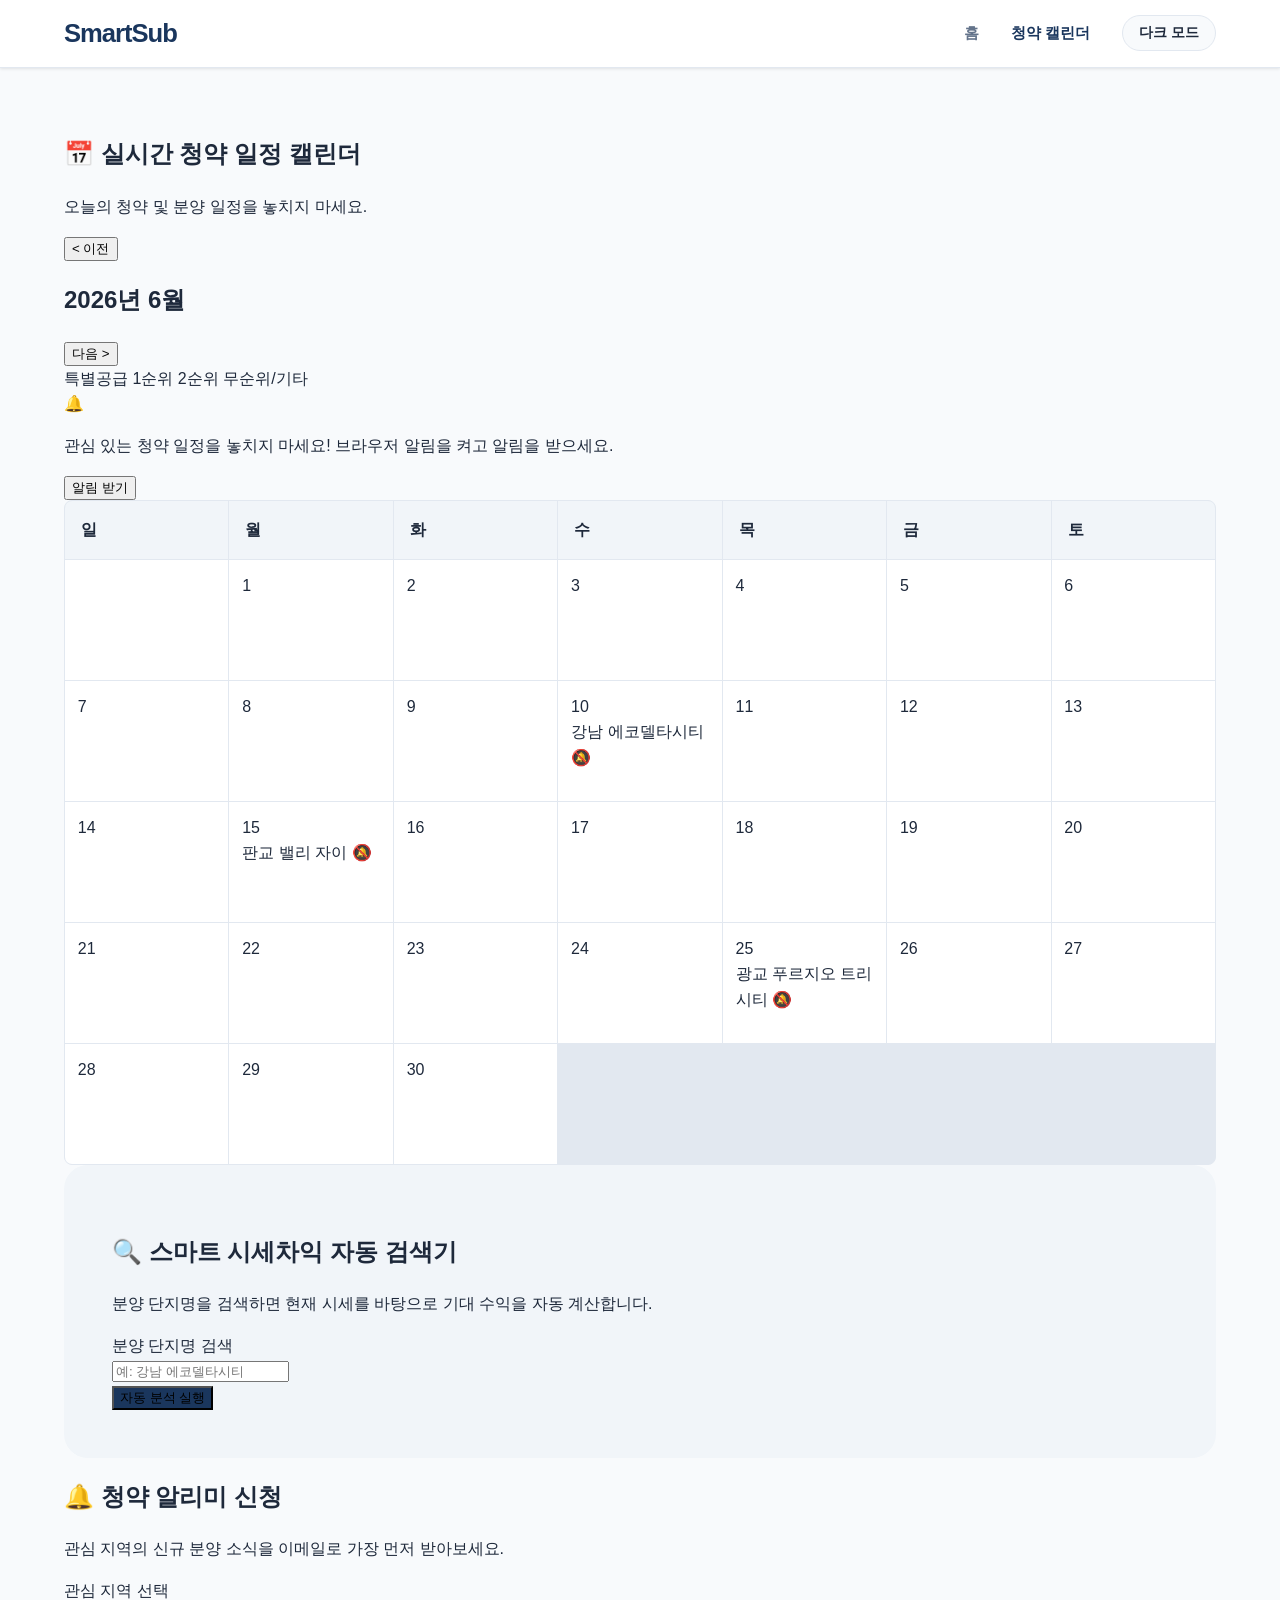
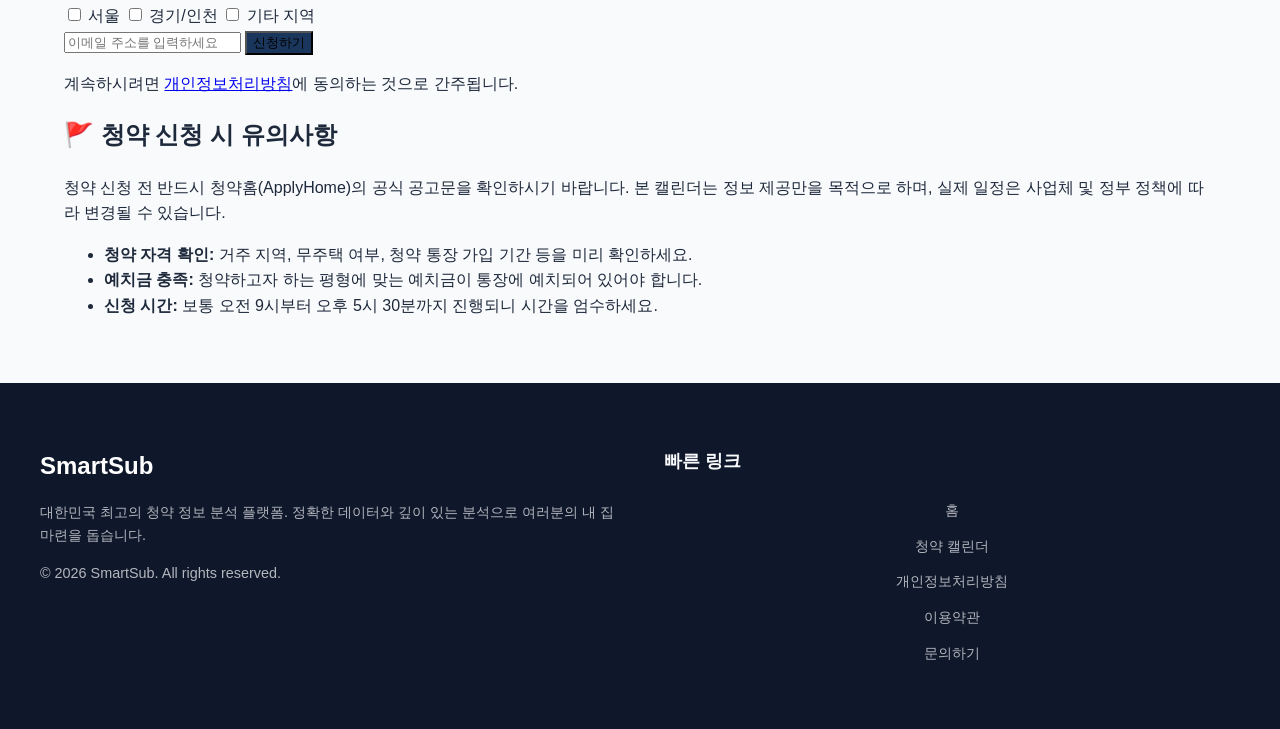
==== commit 4749a329: "feat: pivot to professional real estate portal 'SmartSub' with premium design" ====
--- a/calendar.html
+++ b/calendar.html
@@ -3,7 +3,7 @@
 <head>
     <meta charset="UTF-8">
     <meta name="viewport" content="width=device-width, initial-scale=1.0">
-    <title>청약 캘린더 - LottoGen</title>
+    <title>청약 캘린더 - SmartSub</title>
     <meta name="description" content="전국 아파트 분양 및 청약 일정을 한눈에 확인하세요. 특별공급, 1순위, 2순위 일정을 색상별로 정리하여 제공합니다.">
     <link rel="stylesheet" href="style.css">
     <!-- Google AdSense -->
@@ -12,9 +12,9 @@
 <body class="calendar-page">
     <header>
         <nav>
-            <a href="index.html" class="logo">LottoGen</a>
+            <a href="index.html" class="logo">SmartSub</a>
             <div class="nav-links">
-                <a href="index.html">번호 생성기</a>
+                <a href="index.html">홈</a>
                 <a href="calendar.html" class="active">청약 캘린더</a>
                 <button id="theme-toggle">다크 모드</button>
             </div>
@@ -24,7 +24,7 @@
     <main class="container wide-container">
         <section class="calendar-section">
             <div class="section-header">
-                <h1>청약 일정 캘린더</h1>
+                <h1>📅 실시간 청약 일정 캘린더</h1>
                 <p class="subtitle">오늘의 청약 및 분양 일정을 놓치지 마세요.</p>
             </div>
 
@@ -64,19 +64,45 @@
                     <span id="analysis-score" class="score-badge">S</span>
                 </div>
                 <div class="analysis-body">
-                    <div class="analysis-stat">
-                        <span class="label">예상 분양가</span>
-                        <span id="analysis-price" class="value">0억</span>
-                    </div>
-                    <div class="analysis-stat">
-                        <span class="label">주변 시세</span>
-                        <span id="analysis-market" class="value">0억</span>
-                    </div>
-                    <div class="analysis-stat profit">
-                        <span class="label">예상 시세차익</span>
-                        <span id="analysis-profit" class="value highlight">0억</span>
-                    </div>
-                    <p id="analysis-text" class="analysis-text">단지 상세 분석 내용이 여기에 표시됩니다.</p>
+                    <div class="analysis-summary-stats">
+                        <div class="analysis-stat">
+                            <span class="label">예상 분양가</span>
+                            <span id="analysis-price" class="value">0억</span>
+                        </div>
+                        <div class="analysis-stat">
+                            <span class="label">주변 시세</span>
+                            <span id="analysis-market" class="value">0억</span>
+                        </div>
+                        <div class="analysis-stat profit">
+                            <span class="label">예상 시세차익</span>
+                            <span id="analysis-profit" class="value highlight">0억</span>
+                        </div>
+                    </div>
+                    
+                    <div class="detail-analysis-grid">
+                        <div class="detail-item">
+                            <h4>🏢 단지 규모 및 구조</h4>
+                            <p><strong>세대수:</strong> <span id="analysis-units">-</span></p>
+                            <p><strong>평면구조:</strong> <span id="analysis-structure">-</span></p>
+                        </div>
+                        <div class="detail-item">
+                            <h4>⛲ 커뮤니티 시설</h4>
+                            <p id="analysis-community">-</p>
+                        </div>
+                        <div class="detail-item">
+                            <h4>🏫 교육 및 학군</h4>
+                            <p id="analysis-school">-</p>
+                        </div>
+                        <div class="detail-item">
+                            <h4>🚇 교통 및 입지</h4>
+                            <p id="analysis-transport">-</p>
+                        </div>
+                    </div>
+                    
+                    <div class="analysis-expert-opinion">
+                        <h4>💡 전문가 분석 의견</h4>
+                        <p id="analysis-text" class="analysis-text">단지 상세 분석 내용이 여기에 표시됩니다.</p>
+                    </div>
                 </div>
             </div>
         </section>
@@ -95,7 +121,7 @@
                         </datalist>
                     </div>
                 </div>
-                <button id="search-calc-btn" class="primary-btn">자동 분석 실행</button>
+                <button id="search-calc-btn" class="primary-btn" style="background-color: var(--primary-color);">자동 분석 실행</button>
             </div>
             
             <div id="calc-loader" class="loader" style="display: none;">데이터 분석 중...</div>
@@ -139,7 +165,7 @@
         </div>
 
         <section class="content-section alarmer-section">
-            <h2>청약 알리미 신청</h2>
+            <h2>🔔 청약 알리미 신청</h2>
             <p>관심 지역의 신규 분양 소식을 이메일로 가장 먼저 받아보세요.</p>
             <form id="alarmer-form" class="alarmer-form">
                 <div class="form-group">
@@ -152,14 +178,14 @@
                 </div>
                 <div class="form-inline">
                     <input type="email" id="user-email" placeholder="이메일 주소를 입력하세요" required>
-                    <button type="submit" class="primary-btn">신청하기</button>
+                    <button type="submit" class="primary-btn" style="background-color: var(--primary-color);">신청하기</button>
                 </div>
                 <p class="form-help">계속하시려면 <a href="privacy.html">개인정보처리방침</a>에 동의하는 것으로 간주됩니다.</p>
             </form>
         </section>
 
         <article class="content-section">
-            <h2>청약 신청 시 유의사항</h2>
+            <h2>🚩 청약 신청 시 유의사항</h2>
             <p>청약 신청 전 반드시 청약홈(ApplyHome)의 공식 공고문을 확인하시기 바랍니다. 본 캘린더는 정보 제공만을 목적으로 하며, 실제 일정은 사업체 및 정부 정책에 따라 변경될 수 있습니다.</p>
             <ul>
                 <li><strong>청약 자격 확인:</strong> 거주 지역, 무주택 여부, 청약 통장 가입 기간 등을 미리 확인하세요.</li>
@@ -171,12 +197,21 @@
 
     <footer class="site-footer">
         <div class="footer-content">
-            <p>&copy; 2026 LottoGen. All rights reserved.</p>
-            <nav class="footer-links">
-                <a href="privacy.html">개인정보처리방침</a>
-                <a href="terms.html">이용약관</a>
-                <a href="contact.html">문의하기</a>
-            </nav>
+            <div class="footer-info">
+                <h3>SmartSub</h3>
+                <p>대한민국 최고의 청약 정보 분석 플랫폼. 정확한 데이터와 깊이 있는 분석으로 여러분의 내 집 마련을 돕습니다.</p>
+                <p>&copy; 2026 SmartSub. All rights reserved.</p>
+            </div>
+            <div class="footer-links">
+                <h4>빠른 링크</h4>
+                <nav>
+                    <a href="index.html">홈</a>
+                    <a href="calendar.html">청약 캘린더</a>
+                    <a href="privacy.html">개인정보처리방침</a>
+                    <a href="terms.html">이용약관</a>
+                    <a href="contact.html">문의하기</a>
+                </nav>
+            </div>
         </div>
     </footer>
 
--- a/style.css
+++ b/style.css
@@ -1,25 +1,27 @@
 :root {
-    --bg-color: #f8f9fa;
-    --text-color: #212529;
-    --primary-color: #4CAF50;
-    --secondary-color: #6c757d;
+    --primary-color: #1a365d; /* Deep Navy */
+    --accent-color: #10b981;  /* Emerald */
+    --bg-color: #f8fafc;
+    --text-color: #1e293b;
+    --secondary-text: #64748b;
     --container-bg: #ffffff;
-    --border-color: #dee2e6;
-    --shadow: 0 4px 6px rgba(0,0,0,0.1);
+    --border-color: #e2e8f0;
+    --shadow: 0 10px 15px -3px rgba(0, 0, 0, 0.1), 0 4px 6px -2px rgba(0, 0, 0, 0.05);
     --header-bg: #ffffff;
-    --footer-bg: #343a40;
-    --footer-text: #f8f9fa;
+    --footer-bg: #0f172a;
+    --footer-text: #f8fafc;
 }
 
 [data-theme="dark"] {
-    --bg-color: #121212;
-    --text-color: #e9ecef;
-    --primary-color: #66bb6a;
-    --secondary-color: #adb5bd;
-    --container-bg: #1e1e1e;
-    --border-color: #343a40;
-    --shadow: 0 4px 10px rgba(0,0,0,0.3);
-    --header-bg: #1e1e1e;
+    --primary-color: #3b82f6; /* Lighter Blue for Dark Mode */
+    --accent-color: #34d399;
+    --bg-color: #0f172a;
+    --text-color: #f1f5f9;
+    --secondary-text: #94a3b8;
+    --container-bg: #1e293b;
+    --border-color: #334155;
+    --shadow: 0 10px 15px -3px rgba(0, 0, 0, 0.4);
+    --header-bg: #1e293b;
 }
 
 * {
@@ -30,7 +32,7 @@
 body {
     background-color: var(--bg-color);
     color: var(--text-color);
-    font-family: 'Pretendard', -apple-system, BlinkMacSystemFont, system-ui, Roboto, sans-serif;
+    font-family: 'Pretendard', -apple-system, BlinkMacSystemFont, 'Segoe UI', Roboto, sans-serif;
     line-height: 1.6;
     margin: 0;
     display: flex;
@@ -44,483 +46,219 @@
     border-bottom: 1px solid var(--border-color);
     position: sticky;
     top: 0;
-    z-index: 100;
-    box-shadow: 0 2px 4px rgba(0,0,0,0.05);
+    z-index: 1000;
+    box-shadow: 0 1px 3px rgba(0,0,0,0.1);
 }
 
 nav {
-    max-width: 1000px;
+    max-width: 1200px;
     margin: 0 auto;
-    padding: 1rem;
+    padding: 0.8rem 1.5rem;
     display: flex;
     justify-content: space-between;
     align-items: center;
 }
 
 .logo {
-    font-size: 1.5rem;
-    font-weight: 800;
+    font-size: 1.6rem;
+    font-weight: 900;
     color: var(--primary-color);
     text-decoration: none;
+    letter-spacing: -1px;
 }
 
 .nav-links {
     display: flex;
     align-items: center;
-    gap: 1.5rem;
+    gap: 2rem;
 }
 
 .nav-links a {
     text-decoration: none;
-    color: var(--text-color);
+    color: var(--secondary-text);
     font-weight: 600;
     font-size: 0.95rem;
-}
-
-.nav-links a.active {
+    transition: color 0.2s;
+}
+
+.nav-links a:hover, .nav-links a.active {
     color: var(--primary-color);
 }
 
-/* Calendar Specific Styles */
-.wide-container {
-    max-width: 1000px;
-}
-
-.calendar-section {
+#theme-toggle {
+    background: var(--bg-color);
+    border: 1px solid var(--border-color);
+    color: var(--text-color);
+    padding: 0.5rem 1rem;
+    border-radius: 9999px;
+    font-size: 0.85rem;
+    font-weight: 600;
+    cursor: pointer;
+}
+
+/* Hero Section */
+.hero {
+    background: linear-gradient(rgba(26, 54, 93, 0.8), rgba(26, 54, 93, 0.8)), url('https://images.unsplash.com/photo-1560518883-ce09059eeffa?ixlib=rb-1.2.1&auto=format&fit=crop&w=1920&q=80');
+    background-size: cover;
+    background-position: center;
+    color: white;
+    padding: 6rem 1.5rem;
+    text-align: center;
+}
+
+.hero h1 { font-size: 3rem; margin-bottom: 1rem; font-weight: 800; }
+.hero p { font-size: 1.25rem; opacity: 0.9; max-width: 700px; margin: 0 auto 2.5rem; }
+
+/* Main Container */
+.container {
+    max-width: 1200px;
+    margin: 0 auto;
+    padding: 3rem 1.5rem;
+    flex: 1;
+}
+
+/* Sections */
+.section-title {
+    display: flex;
+    justify-content: space-between;
+    align-items: center;
+    margin-bottom: 2rem;
+}
+
+.section-title h2 { font-size: 1.8rem; margin: 0; }
+
+/* Property Grid */
+.property-grid {
+    display: grid;
+    grid-template-columns: repeat(auto-fit, minmax(350px, 1fr));
+    gap: 2rem;
+    margin-bottom: 4rem;
+}
+
+.property-card {
+    background-color: var(--container-bg);
+    border-radius: 1rem;
+    overflow: hidden;
+    box-shadow: var(--shadow);
+    border: 1px solid var(--border-color);
+    transition: transform 0.3s;
+}
+
+.property-card:hover { transform: translateY(-5px); }
+
+.card-image {
+    height: 200px;
+    background: #e2e8f0;
+    display: flex;
+    align-items: center;
+    justify-content: center;
+    font-size: 3rem;
+}
+
+.card-content { padding: 1.5rem; }
+.card-tag {
+    display: inline-block;
+    padding: 0.25rem 0.75rem;
+    background-color: var(--accent-color);
+    color: white;
+    font-size: 0.75rem;
+    font-weight: 700;
+    border-radius: 9999px;
+    margin-bottom: 1rem;
+}
+
+.card-title { font-size: 1.25rem; font-weight: 800; margin: 0 0 0.5rem; }
+.card-price { color: #e74c3c; font-weight: 700; font-size: 1.1rem; margin-bottom: 1rem; }
+.card-info { font-size: 0.9rem; color: var(--secondary-text); margin-bottom: 1.5rem; }
+
+.btn-detail {
+    display: block;
+    width: 100%;
+    padding: 0.8rem;
+    background-color: var(--primary-color);
+    color: white;
+    text-align: center;
+    text-decoration: none;
+    border-radius: 0.5rem;
+    font-weight: 700;
+}
+
+/* Analysis Card */
+.analysis-card {
     background-color: var(--container-bg);
     padding: 2rem;
-    border-radius: 1rem;
+    border-radius: 1.5rem;
+    border: 1px solid var(--border-color);
     box-shadow: var(--shadow);
-    margin-bottom: 2rem;
-}
-
-.calendar-controls {
-    display: flex;
-    justify-content: center;
-    align-items: center;
-    gap: 2rem;
-    margin: 2rem 0;
-}
-
-.calendar-controls h2 { margin: 0; font-size: 1.5rem; }
-
-.calendar-legend {
-    display: flex;
-    justify-content: center;
-    flex-wrap: wrap;
-    gap: 1rem;
-    margin-bottom: 1.5rem;
-    font-size: 0.85rem;
-}
-
-.legend-item { display: flex; align-items: center; gap: 0.4rem; }
-.dot { width: 10px; height: 10px; border-radius: 50%; display: inline-block; }
-.dot.special { background-color: #ff9800; }
-.dot.priority-1 { background-color: #2196f3; }
-.dot.priority-2 { background-color: #4caf50; }
-.dot.unranked { background-color: #9c27b0; }
-
+}
+
+.score-badge {
+    background: var(--primary-color);
+    color: white;
+    padding: 0.4rem 1rem;
+    border-radius: 0.75rem;
+    font-weight: 800;
+}
+
+/* Calculator Section */
+.calculator-section {
+    background-color: #f1f5f9;
+    border-radius: 1.5rem;
+    padding: 3rem;
+}
+
+[data-theme="dark"] .calculator-section { background-color: #1e293b; }
+
+/* Calendar Elements */
 .calendar-grid {
     display: grid;
     grid-template-columns: repeat(7, 1fr);
-    border-top: 1px solid var(--border-color);
-    border-left: 1px solid var(--border-color);
+    border: 1px solid var(--border-color);
+    border-radius: 0.5rem;
+    overflow: hidden;
+    background-color: var(--border-color);
+    gap: 1px;
 }
 
 .calendar-day-header {
-    background-color: rgba(0,0,0,0.05);
-    padding: 0.5rem;
-    text-align: center;
-    font-weight: bold;
-    border-right: 1px solid var(--border-color);
-    border-bottom: 1px solid var(--border-color);
-}
+    background-color: #f1f5f9;
+    padding: 1rem;
+    font-weight: 800;
+}
+
+[data-theme="dark"] .calendar-day-header { background-color: #334155; }
 
 .calendar-day {
-    min-height: 100px;
-    padding: 0.5rem;
-    border-right: 1px solid var(--border-color);
-    border-bottom: 1px solid var(--border-color);
-    position: relative;
-}
-
-.calendar-day.empty { background-color: rgba(0,0,0,0.02); }
-
-.day-number {
-    font-weight: bold;
-    font-size: 0.9rem;
-    display: block;
-    margin-bottom: 0.5rem;
-}
-
-.event-tag {
-    font-size: 0.7rem;
-    padding: 2px 4px;
-    border-radius: 3px;
-    color: white;
-    margin-bottom: 2px;
-    white-space: nowrap;
-    overflow: hidden;
-    text-overflow: ellipsis;
-}
-
-.event-tag.special { background-color: #ff9800; }
-.event-tag.priority-1 { background-color: #2196f3; }
-.event-tag.priority-2 { background-color: #4caf50; }
-.event-tag.unranked { background-color: #9c27b0; }
+    background-color: var(--container-bg);
+    min-height: 120px;
+    padding: 0.8rem;
+}
+
+/* Footer */
+.site-footer {
+    background-color: var(--footer-bg);
+    color: var(--footer-text);
+    padding: 4rem 1.5rem;
+}
+
+.footer-content {
+    max-width: 1200px;
+    margin: 0 auto;
+    display: grid;
+    grid-template-columns: repeat(auto-fit, minmax(250px, 1fr));
+    gap: 3rem;
+}
+
+.footer-info h3 { font-size: 1.5rem; margin: 0 0 1rem; color: white; }
+.footer-info p { opacity: 0.7; font-size: 0.9rem; }
+
+.footer-links h4 { margin: 0 0 1.5rem; font-size: 1.1rem; }
+.footer-links nav { display: flex; flex-direction: column; gap: 0.8rem; padding: 0; }
+.footer-links a { color: var(--footer-text); opacity: 0.7; text-decoration: none; font-size: 0.9rem; }
+.footer-links a:hover { opacity: 1; }
 
 @media (max-width: 768px) {
-    .calendar-grid { font-size: 0.8rem; }
-    .calendar-day { min-height: 70px; padding: 0.2rem; }
-    .event-tag { font-size: 0.6rem; }
-    .nav-links { gap: 0.8rem; }
-}
-
-/* Container */
-.container {
-    max-width: 800px;
-    margin: 2rem auto;
-    padding: 0 1rem;
-    flex: 1;
-}
-
-/* Generator Section */
-.generator-section {
-    background-color: var(--container-bg);
-    padding: 2.5rem;
-    border-radius: 1rem;
-    box-shadow: var(--shadow);
-    text-align: center;
-    margin-bottom: 2rem;
-}
-
-h1 { font-size: 2.2rem; margin-top: 0; }
-.subtitle { color: var(--secondary-color); margin-bottom: 2rem; }
-
-.controls {
-    margin-bottom: 1.5rem;
-    display: flex;
-    justify-content: center;
-    align-items: center;
-    gap: 1rem;
-}
-
-select {
-    padding: 0.5rem;
-    border-radius: 0.5rem;
-    border: 1px solid var(--border-color);
-    background: var(--container-bg);
-    color: var(--text-color);
-}
-
-.numbers-display {
-    display: flex;
-    flex-direction: column;
-    gap: 1rem;
-    margin: 2rem 0;
-}
-
-.number-set {
-    display: flex;
-    justify-content: center;
-    gap: 0.5rem;
-    padding: 0.5rem;
-    background: rgba(0,0,0,0.02);
-    border-radius: 0.5rem;
-}
-
-.number {
-    width: 40px;
-    height: 40px;
-    border-radius: 50%;
-    display: flex;
-    justify-content: center;
-    align-items: center;
-    font-weight: bold;
-    color: white;
-    font-size: 1rem;
-    box-shadow: 0 2px 4px rgba(0,0,0,0.2);
-}
-
-.action-buttons {
-    display: flex;
-    justify-content: center;
-    gap: 1rem;
-}
-
-button {
-    padding: 0.8rem 1.5rem;
-    border: none;
-    border-radius: 0.5rem;
-    cursor: pointer;
-    font-weight: bold;
-    font-size: 1rem;
-}
-
-#generate-btn {
-    background-color: var(--primary-color);
-    color: white;
-}
-
-.secondary-btn {
-    background-color: var(--secondary-color);
-    color: white;
-}
-
-button:hover {
-    opacity: 0.9;
-    transform: translateY(-1px);
-}
-
-/* Content Sections */
-.content-section {
-    background-color: var(--container-bg);
-    padding: 2rem;
-    border-radius: 1rem;
-    box-shadow: var(--shadow);
-    margin-bottom: 1.5rem;
-}
-
-.content-section h2 {
-    color: var(--primary-color);
-    border-left: 4px solid var(--primary-color);
-    padding-left: 1rem;
-    margin-top: 0;
-}
-
-.faq-item {
-    margin-bottom: 1.5rem;
-}
-
-.faq-item h3 {
-    font-size: 1.1rem;
-    margin-bottom: 0.5rem;
-}
-
-/* Ad Container */
-.ad-container {
-    margin: 2rem 0;
-    text-align: center;
-    min-height: 100px;
-}
-
-/* Footer */
-/* Analysis Card */
-.analysis-card {
-    margin-top: 2rem;
-    padding: 1.5rem;
-    background-color: var(--container-bg);
-    border: 2px solid var(--primary-color);
-    border-radius: 1rem;
-    box-shadow: var(--shadow);
-    animation: fadeIn 0.3s ease-in;
-}
-
-.analysis-header {
-    display: flex;
-    justify-content: space-between;
-    align-items: center;
-    margin-bottom: 1rem;
-    border-bottom: 1px solid var(--border-color);
-    padding-bottom: 0.5rem;
-}
-
-.analysis-header h3 { margin: 0; color: var(--text-color); }
-
-.score-badge {
-    background: var(--primary-color);
-    color: white;
-    padding: 0.2rem 0.8rem;
-    border-radius: 20px;
-    font-weight: bold;
-    font-size: 1.2rem;
-}
-
-.analysis-body {
-    display: grid;
-    grid-template-columns: repeat(auto-fit, minmax(150px, 1fr));
-    gap: 1rem;
-}
-
-.analysis-stat {
-    display: flex;
-    flex-direction: column;
-    gap: 0.2rem;
-}
-
-.analysis-stat .label { font-size: 0.85rem; color: var(--secondary-color); }
-.analysis-stat .value { font-weight: bold; font-size: 1.1rem; }
-.analysis-stat.profit .value.highlight { color: #e74c3c; font-size: 1.3rem; }
-
-.analysis-text {
-    grid-column: 1 / -1;
-    margin-top: 1rem;
-    padding-top: 1rem;
-    border-top: 1px dashed var(--border-color);
-    font-size: 0.95rem;
-}
-
-/* Calculator Section */
-.calculator-section {
-    background: linear-gradient(135deg, var(--container-bg) 0%, rgba(76, 175, 80, 0.05) 100%);
-}
-
-.calc-container {
-    display: flex;
-    flex-wrap: wrap;
-    gap: 1.5rem;
-    margin: 2rem 0;
-    justify-content: center;
-    align-items: flex-end;
-}
-
-.input-group { display: flex; flex-direction: column; gap: 0.5rem; }
-.input-group label { font-size: 0.9rem; font-weight: bold; }
-.input-group input {
-    padding: 0.8rem;
-    border-radius: 0.5rem;
-    border: 1px solid var(--border-color);
-    background: var(--container-bg);
-    color: var(--text-color);
-    width: 150px;
-}
-/* Calculator Search */
-.search-group { width: 100%; max-width: 400px; }
-.search-input-wrapper { position: relative; width: 100%; }
-#complex-search { width: 100% !important; padding: 1rem !important; font-size: 1.1rem !important; }
-
-.loader {
-    text-align: center;
-    padding: 2rem;
-    font-weight: bold;
-    color: var(--primary-color);
-}
-
-.calc-result {
-    flex-direction: column;
-    align-items: stretch;
-    gap: 1.5rem;
-}
-
-.result-info { border-bottom: 1px solid var(--border-color); padding-bottom: 1rem; }
-.result-info h3 { margin: 0; font-size: 1.4rem; }
-.result-info p { margin: 0.3rem 0 0; color: var(--secondary-color); }
-
-.result-stats {
-    display: flex;
-    justify-content: space-around;
-    gap: 1rem;
-    text-align: center;
-}
-
-.result-stats .stat { display: flex; flex-direction: column; gap: 0.5rem; }
-.result-stats .stat span { font-size: 0.85rem; color: var(--secondary-color); }
-.result-stats .stat strong { font-size: 1.3rem; }
-.result-stats .stat.highlight strong { color: #e74c3c; font-size: 1.6rem; }
-
-.result-footer {
-    display: flex;
-    justify-content: space-between;
-    align-items: center;
-    padding-top: 1rem;
-    border-top: 1px dashed var(--border-color);
-}
-
-.external-link {
-    color: var(--primary-color);
-    text-decoration: none;
-    font-size: 0.9rem;
-    font-weight: bold;
-}
-
-.external-link:hover { text-decoration: underline; }
-
-.notif-banner {
-.notif-content { display: flex; align-items: center; gap: 0.8rem; }
-.notif-icon { font-size: 1.5rem; }
-.notif-banner p { margin: 0; font-weight: 600; font-size: 0.95rem; }
-
-#enable-notif-btn {
-    background-color: white;
-    color: var(--primary-color);
-    padding: 0.5rem 1rem;
-    font-size: 0.9rem;
-    border-radius: 0.5rem;
-}
-
-/* Alarmer Form */
-.alarmer-section {
-    text-align: center;
-}
-
-.alarmer-form {
-    max-width: 500px;
-    margin: 2rem auto 0;
-    text-align: left;
-}
-
-.form-group { margin-bottom: 1.5rem; }
-.form-group label { display: block; margin-bottom: 0.5rem; font-weight: bold; }
-
-.checkbox-group {
-    display: flex;
-    gap: 1rem;
-    flex-wrap: wrap;
-}
-
-.checkbox-group label {
-    font-weight: normal;
-    background: var(--bg-color);
-    padding: 0.4rem 0.8rem;
-    border-radius: 20px;
-    border: 1px solid var(--border-color);
-    cursor: pointer;
-}
-
-.form-inline {
-    display: flex;
-    gap: 0.5rem;
-}
-
-.form-inline input {
-    flex: 1;
-    padding: 0.8rem;
-    border-radius: 0.5rem;
-    border: 1px solid var(--border-color);
-    background: var(--container-bg);
-    color: var(--text-color);
-}
-
-.form-help {
-    font-size: 0.8rem;
-    color: var(--secondary-color);
-    margin-top: 1rem;
-    text-align: center;
-}
-
-/* Event Tag Update */
-.event-tag {
-    cursor: pointer;
-    display: flex;
-    justify-content: space-between;
-    align-items: center;
-}
-
-.event-tag:hover {
-    filter: brightness(1.1);
-}
-
-.remind-me {
-    margin-left: 4px;
-    opacity: 0.7;
-}
-
-@keyframes slideDown {
-    from { transform: translateY(-20px); opacity: 0; }
-    to { transform: translateY(0); opacity: 1; }
-}
-
-@media (max-width: 600px) {
-    .notif-banner { flex-direction: column; gap: 1rem; text-align: center; }
-    .form-inline { flex-direction: column; }
+    .hero h1 { font-size: 2.2rem; }
+    .nav-links { display: none; }
+    .property-grid { grid-template-columns: 1fr; }
 }
